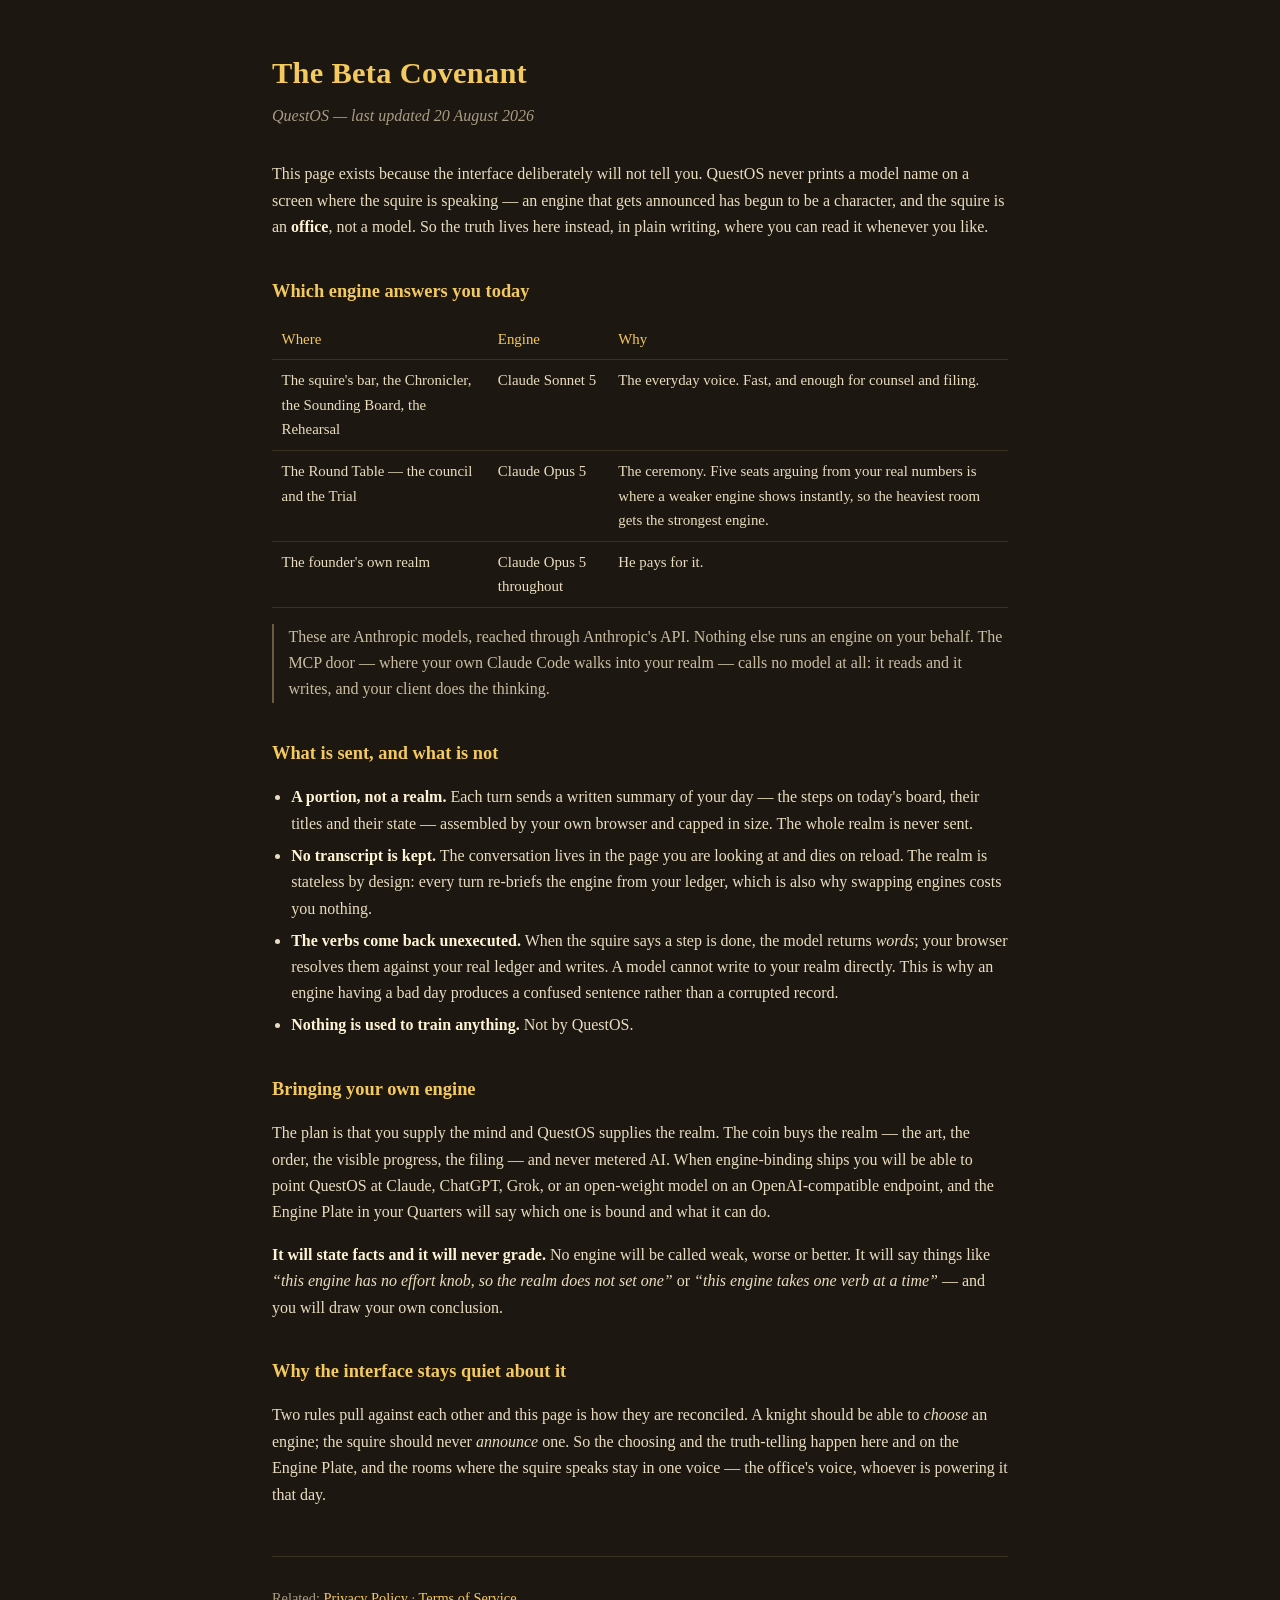
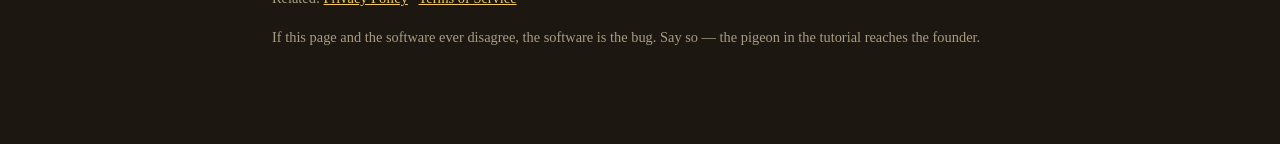
==== beta-covenant/index.html @ 1b23a7b1 "Demo realm build 2026-08-27" ====
<!doctype html>
<html lang="en">
<head>
<meta charset="utf-8" />
<meta name="viewport" content="width=device-width, initial-scale=1" />
<title>The Beta Covenant — QuestOS</title>
<style>
  :root { color-scheme: dark; }
  body { margin: 0; background: #1c1710; color: #e9dcc0;
    font: 16px/1.65 Georgia, 'Times New Roman', serif; }
  main { max-width: 46rem; margin: 0 auto; padding: 3rem 1.4rem 5rem; }
  h1 { font-size: 1.9rem; margin: 0 0 .3rem; color: #f4c95d; letter-spacing: .01em; }
  h2 { font-size: 1.15rem; margin: 2.2rem 0 .5rem; color: #f4c95d; }
  .sub { color: #a99c84; margin: 0 0 2rem; font-style: italic; }
  a { color: #f4c95d; }
  ul { padding-left: 1.2rem; }
  li { margin: .35rem 0; }
  strong { color: #fff3d6; }
  table { border-collapse: collapse; width: 100%; margin: .8rem 0; font-size: .93rem; }
  th, td { text-align: left; padding: .5rem .6rem; border-bottom: 1px solid #3a3024; vertical-align: top; }
  th { color: #f4c95d; font-weight: normal; }
  .note { border-left: 2px solid #6b5a3e; padding-left: .9rem; color: #c9bda2; }
  footer { margin-top: 3rem; padding-top: 1rem; border-top: 1px solid #3a3024; color: #a99c84; font-size: .9rem; }
</style>
</head>
<body>
<main>
  <h1>The Beta Covenant</h1>
  <p class="sub">QuestOS — last updated 20 August 2026</p>

  <p>This page exists because the interface deliberately will not tell you. QuestOS never
  prints a model name on a screen where the squire is speaking — an engine that gets
  announced has begun to be a character, and the squire is an <strong>office</strong>, not
  a model. So the truth lives here instead, in plain writing, where you can read it
  whenever you like.</p>

  <h2>Which engine answers you today</h2>
  <table>
    <tr><th>Where</th><th>Engine</th><th>Why</th></tr>
    <tr><td>The squire's bar, the Chronicler, the Sounding Board, the Rehearsal</td>
        <td>Claude Sonnet 5</td>
        <td>The everyday voice. Fast, and enough for counsel and filing.</td></tr>
    <tr><td>The Round Table — the council and the Trial</td>
        <td>Claude Opus 5</td>
        <td>The ceremony. Five seats arguing from your real numbers is where a weaker
        engine shows instantly, so the heaviest room gets the strongest engine.</td></tr>
    <tr><td>The founder's own realm</td>
        <td>Claude Opus 5 throughout</td>
        <td>He pays for it.</td></tr>
  </table>

  <p class="note">These are Anthropic models, reached through Anthropic's API. Nothing else
  runs an engine on your behalf. The MCP door — where your own Claude Code walks into your
  realm — calls no model at all: it reads and it writes, and your client does the thinking.</p>

  <h2>What is sent, and what is not</h2>
  <ul>
    <li><strong>A portion, not a realm.</strong> Each turn sends a written summary of your
    day — the steps on today's board, their titles and their state — assembled by your own
    browser and capped in size. The whole realm is never sent.</li>
    <li><strong>No transcript is kept.</strong> The conversation lives in the page you are
    looking at and dies on reload. The realm is stateless by design: every turn re-briefs
    the engine from your ledger, which is also why swapping engines costs you nothing.</li>
    <li><strong>The verbs come back unexecuted.</strong> When the squire says a step is
    done, the model returns <em>words</em>; your browser resolves them against your real
    ledger and writes. A model cannot write to your realm directly. This is why an engine
    having a bad day produces a confused sentence rather than a corrupted record.</li>
    <li><strong>Nothing is used to train anything.</strong> Not by QuestOS.</li>
  </ul>

  <h2>Bringing your own engine</h2>
  <p>The plan is that you supply the mind and QuestOS supplies the realm. The coin buys the
  realm — the art, the order, the visible progress, the filing — and never metered AI. When
  engine-binding ships you will be able to point QuestOS at Claude, ChatGPT, Grok, or an
  open-weight model on an OpenAI-compatible endpoint, and the Engine Plate in your Quarters
  will say which one is bound and what it can do.</p>

  <p><strong>It will state facts and it will never grade.</strong> No engine will be called
  weak, worse or better. It will say things like <em>&ldquo;this engine has no effort knob,
  so the realm does not set one&rdquo;</em> or <em>&ldquo;this engine takes one verb at a
  time&rdquo;</em> — and you will draw your own conclusion.</p>

  <h2>Why the interface stays quiet about it</h2>
  <p>Two rules pull against each other and this page is how they are reconciled. A knight
  should be able to <em>choose</em> an engine; the squire should never <em>announce</em>
  one. So the choosing and the truth-telling happen here and on the Engine Plate, and the
  rooms where the squire speaks stay in one voice — the office's voice, whoever is powering
  it that day.</p>

  <footer>
    <p>Related: <a href="/privacy-policy/">Privacy Policy</a> ·
    <a href="/terms-of-service/">Terms of Service</a></p>
    <p>If this page and the software ever disagree, the software is the bug. Say so —
    the pigeon in the tutorial reaches the founder.</p>
  </footer>
</main>
</body>
</html>
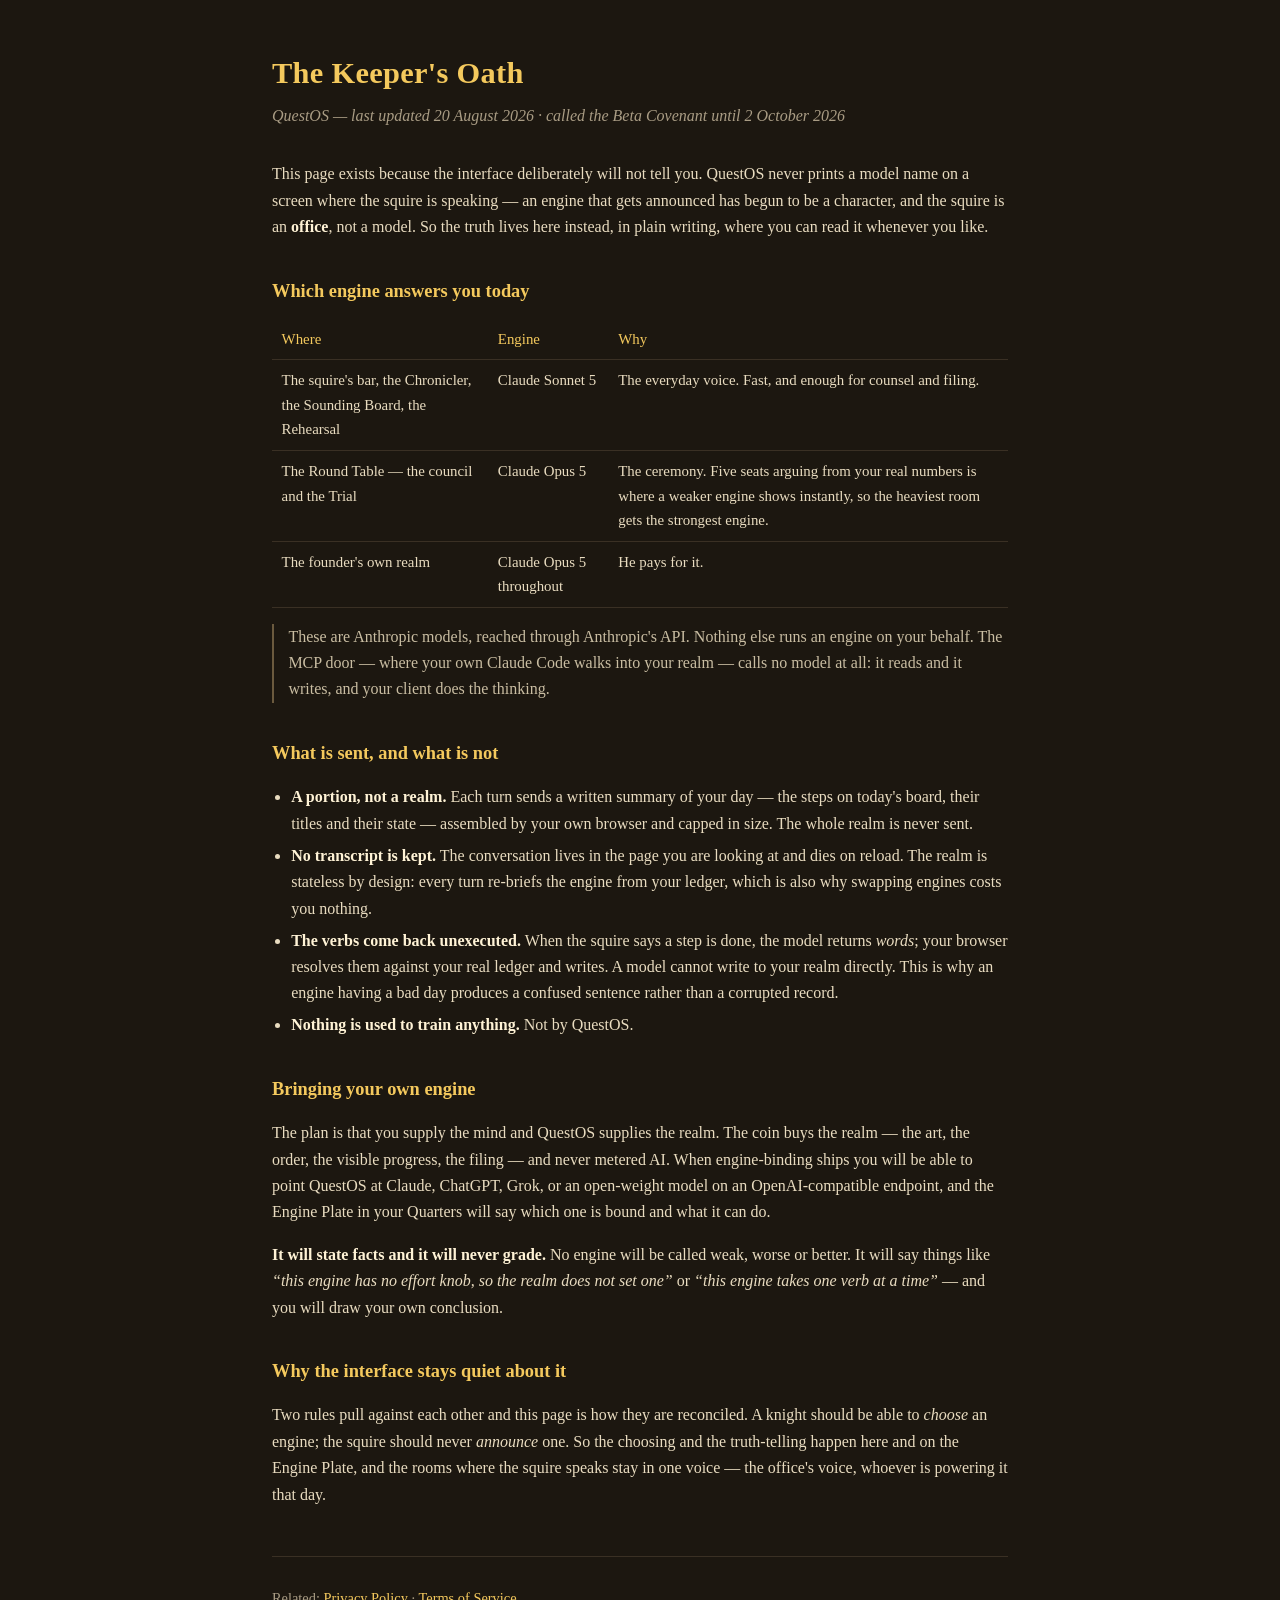
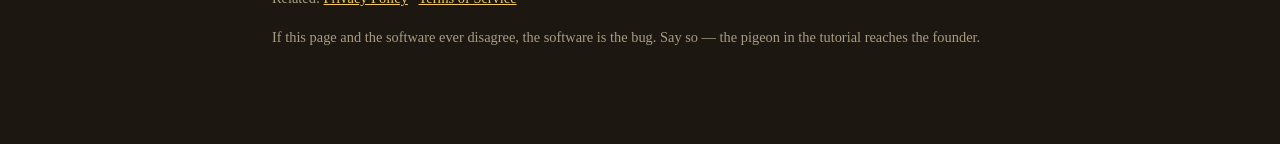
==== commit dffcc350: "Demo realm build 2026-10-03" ====
--- a/beta-covenant/index.html
+++ b/beta-covenant/index.html
@@ -3,7 +3,7 @@
 <head>
 <meta charset="utf-8" />
 <meta name="viewport" content="width=device-width, initial-scale=1" />
-<title>The Beta Covenant — QuestOS</title>
+<title>The Keeper's Oath — QuestOS</title>
 <style>
   :root { color-scheme: dark; }
   body { margin: 0; background: #1c1710; color: #e9dcc0;
@@ -25,8 +25,8 @@
 </head>
 <body>
 <main>
-  <h1>The Beta Covenant</h1>
-  <p class="sub">QuestOS — last updated 20 August 2026</p>
+  <h1>The Keeper's Oath</h1>
+  <p class="sub">QuestOS — last updated 20 August 2026 · called the Beta Covenant until 2 October 2026</p>
 
   <p>This page exists because the interface deliberately will not tell you. QuestOS never
   prints a model name on a screen where the squire is speaking — an engine that gets
